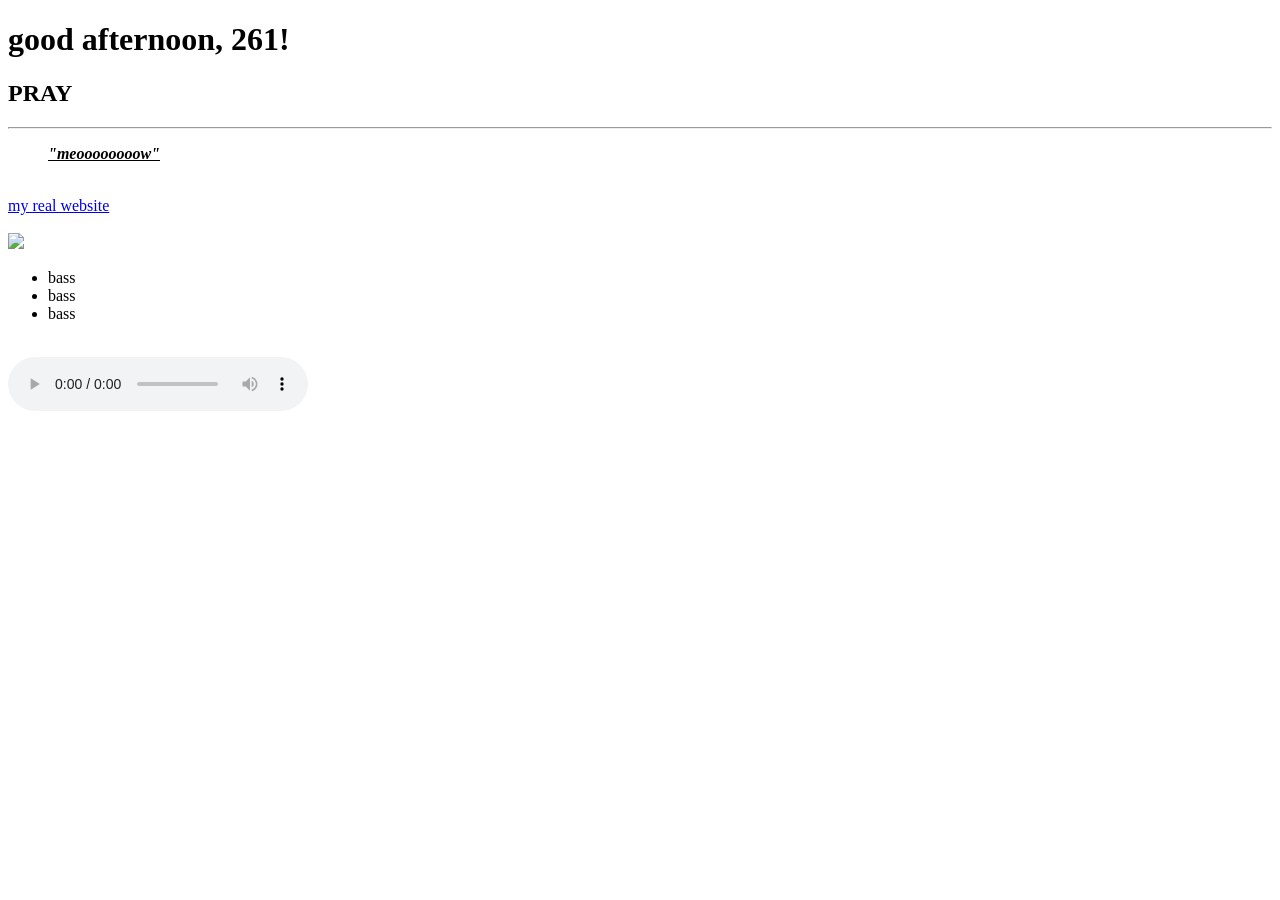
==== index.html @ b10611f1 "Add Rachel's Template" ====
<!doctype html>
<html lang="en">
<header>
<meta charset="UTF-8">
<title>lego long story</title>
<link href="styles.css" rel="stylesheet">
<script src="https://cdnjs.cloudflare.com/ajax/libs/p5.js/1.11.1/p5.js"></script>
<script src="https://cdnjs.cloudflare.com/ajax/libs/p5.js/1.11.1/addons/p5.sound.min.js"></script>
</header>
<body>
<h1>
good afternoon, 261!
</h1>
<p>
  <h2>PRAY</h2>
  <hr />
  <div>
  <blockquote> <b><i><u> "meoooooooow" </u></i></b></blockquote>
</div>
  <br>
  <div>
  <a href="http://racheldevorah.studio"> my real website </a>
  </div>
   <br>
  <div>
  <img src="oprah.gif">
</div>
    <div>
    <ul>
		<li>bass</li>
		<li>bass</li>
		<li>bass</li>
</ul>
</div>
<br>
<div>
  <audio controls> <source src="mtec343.mp3" type="audio/mpeg"></audio> <br>
</div>
<div>
	    <script src="orbits.js"></script>
	</div>
</p>
</body>
</html>
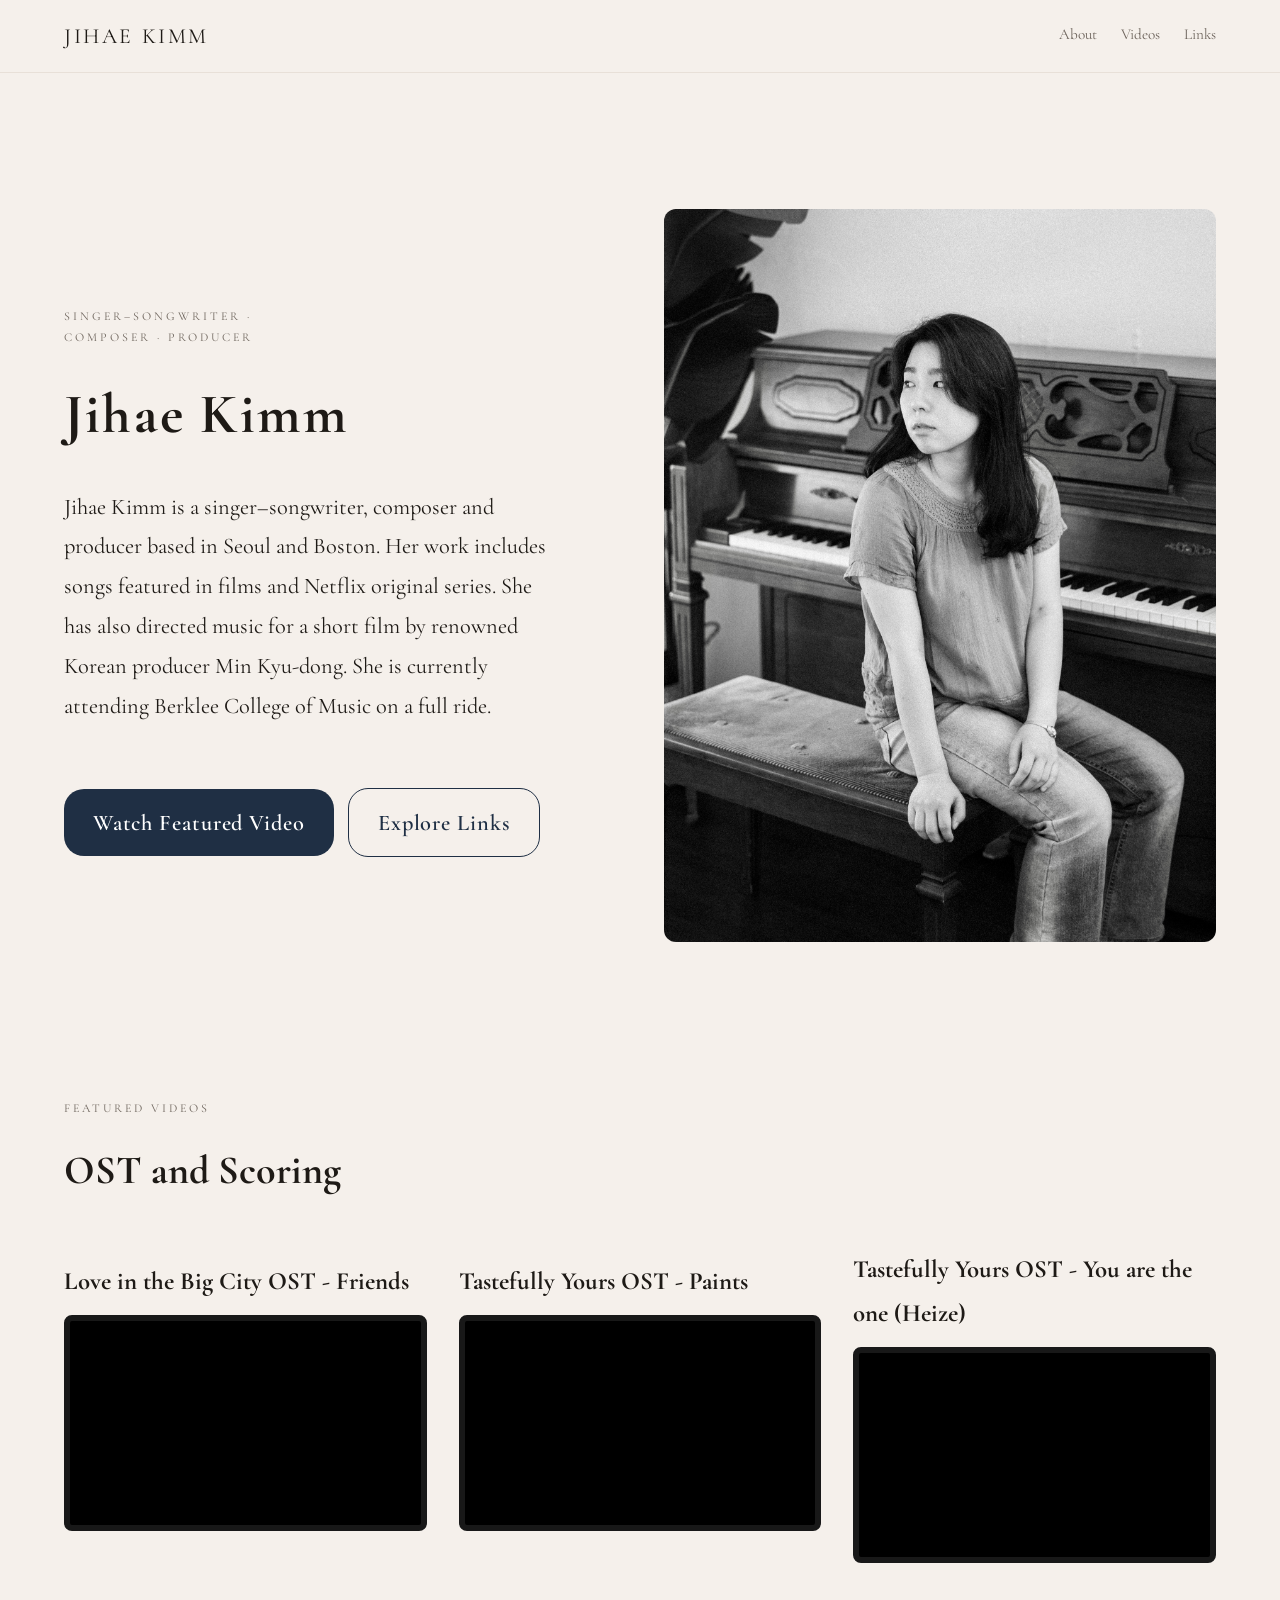
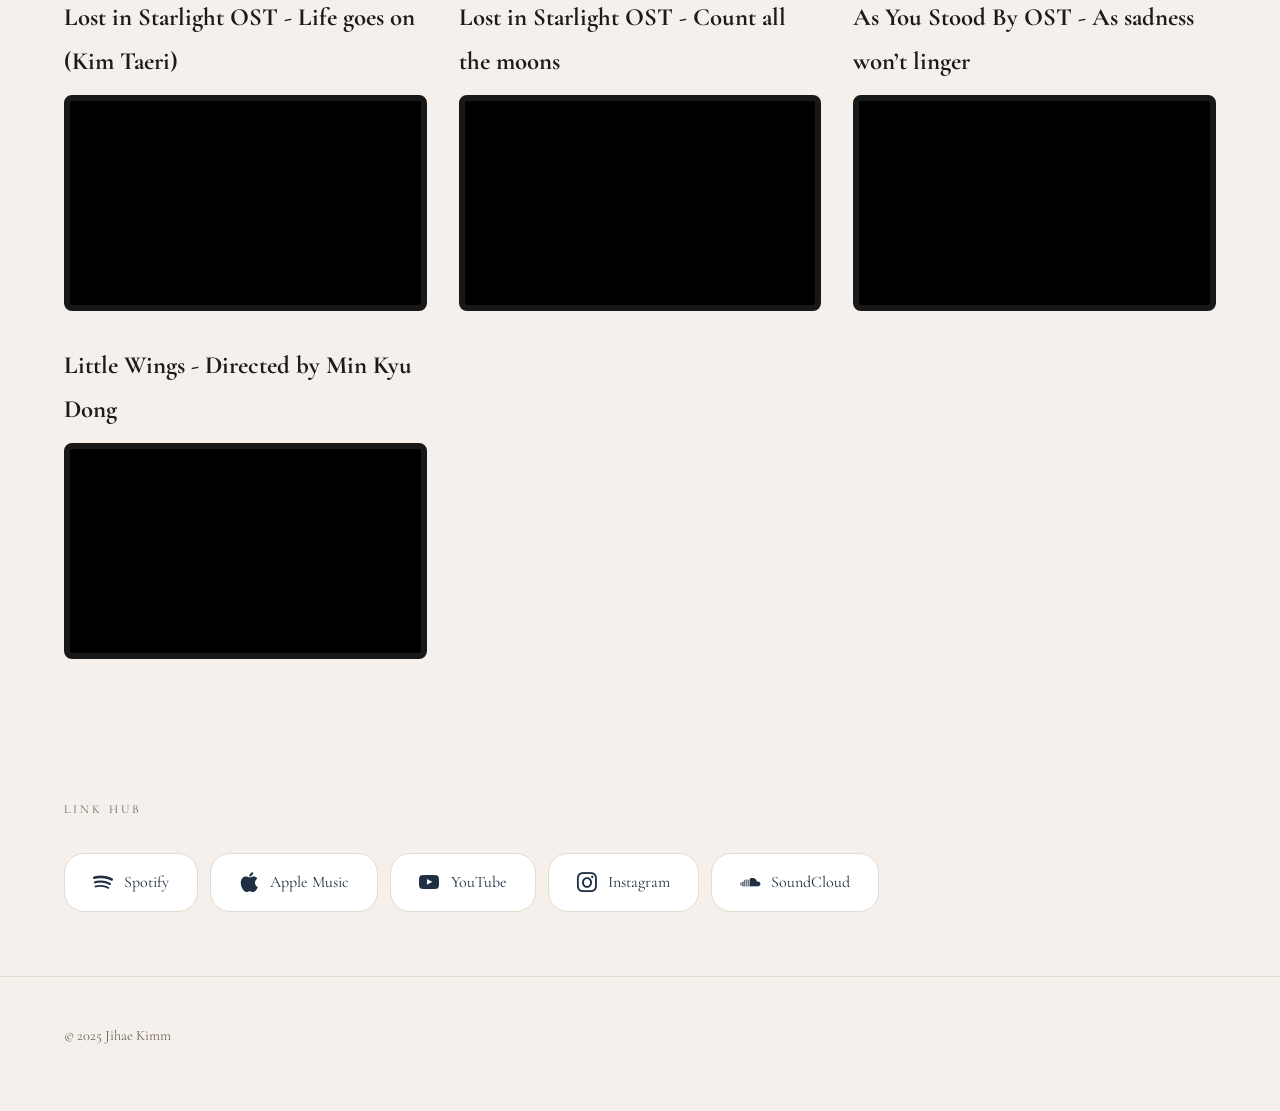
==== commit 61c3bd17: "final" ====
--- a/index.html
+++ b/index.html
@@ -1,45 +1,170 @@
+<!DOCTYPE html>
+<html lang="en">
+  <head>
+    <meta charset="UTF-8" />
+    <meta name="viewport" content="width=device-width, initial-scale=1.0" />
+    <title>Jihae Kimm | Composer &amp; Artist</title>
+    <link
+      href="https://fonts.googleapis.com/css2?family=Cormorant+Garamond:wght@400;500;600&display=swap"
+      rel="stylesheet"
+    />
+    <link rel="stylesheet" href="./styles.css" />
+  </head>
+  <body>
+    <header class="site-header" id="top">
+      <div class="logo">
+        <a href="#top">Jihae Kimm</a>
+      </div>
+      <nav class="site-nav">
+        <a href="#hero">About</a>
+        <a href="#videos">Videos</a>
+        <a href="#links">Links</a>
+      </nav>
+    </header>
 
-<!doctype html>
-<html lang="en">
-<header>
-<meta charset="UTF-8">
-<title>lego long story</title>
-<link href="styles.css" rel="stylesheet">
-<script src="https://cdnjs.cloudflare.com/ajax/libs/p5.js/1.11.1/p5.js"></script>
-<script src="https://cdnjs.cloudflare.com/ajax/libs/p5.js/1.11.1/addons/p5.sound.min.js"></script>
-</header>
-<body>
-<h1>
-good afternoon, 261!
-</h1>
-<p>
-  <h2>PRAY</h2>
-  <hr />
-  <div>
-  <blockquote> <b><i><u> "meoooooooow" </u></i></b></blockquote>
-</div>
-  <br>
-  <div>
-  <a href="http://racheldevorah.studio"> my real website </a>
-  </div>
-   <br>
-  <div>
-  <img src="oprah.gif">
-</div>
-    <div>
-    <ul>
-		<li>bass</li>
-		<li>bass</li>
-		<li>bass</li>
-</ul>
-</div>
-<br>
-<div>
-  <audio controls> <source src="mtec343.mp3" type="audio/mpeg"></audio> <br>
-</div>
-<div>
-	    <script src="orbits.js"></script>
-	</div>
-</p>
-</body>
+    <main>
+      <section class="hero" id="hero">
+        <div class="hero__content">
+          <p class="eyebrow">Singer–Songwriter · Composer · Producer</p>
+          <h1>Jihae Kimm</h1>
+          <p>
+            Jihae Kimm is a singer–songwriter, composer and producer based in Seoul and Boston. 
+            Her work includes songs featured in films and Netflix original 
+            series. She has also directed music for a short film by renowned Korean producer Min Kyu-dong. She is currently attending Berklee College of Music on a full ride. <br><br> 
+          </p>
+          <div>
+            <a class="btn btn-primary" href="#videos">Watch Featured Video</a>
+            <a class="btn btn-secondary" href="#links">Explore Links</a>
+          </div>
+        </div>
+        <div class="hero__visual">
+          <img src="./portrait.jpg" alt="Jihae Kimm portrait" />
+        </div>
+      </section>
+
+      <section class="section" id="videos">
+        <div class="section__header">
+          <p class="eyebrow">Featured Videos</p>
+          <h2>OST and Scoring</h2>
+        </div>
+        <div class="videos__grid">
+          <article class="video-card">
+            <h3>Love in the Big City OST - Friends</h3>
+            <div class="embed-container embed-16x9">
+              <iframe
+                src="https://www.youtube.com/embed/3_KVteYIq-M?rel=0"
+                title="Jihae Kimm - Friends | 영화 LOVE in the BIG CITY 대도시의 사랑법 OST"
+                allow="accelerometer; clipboard-write; encrypted-media; gyroscope; picture-in-picture"
+                allowfullscreen
+              ></iframe>
+            </div>
+          </article>
+          <article class="video-card">
+            <h3>Tastefully Yours OST - Paints</h3>
+            <div class="embed-container embed-16x9">
+              <iframe
+                src="https://www.youtube.com/embed/X5v9EJ95uBg?rel=0"
+                title="Paints"
+                allow="accelerometer; clipboard-write; encrypted-media; gyroscope; picture-in-picture"
+                allowfullscreen
+              ></iframe>
+            </div>
+          </article>
+          <article class="video-card">
+            <h3>Tastefully Yours OST - You are the one (Heize)</h3>
+            <div class="embed-container embed-16x9">
+              <iframe
+                src="https://www.youtube.com/embed/boLbRoX6M3A?rel=0"
+                title="[당신의 맛 (Tastefully Yours) OST Part 2] 헤이즈 (Heize) - You are the one MV"
+                allow="accelerometer; clipboard-write; encrypted-media; gyroscope; picture-in-picture"
+                allowfullscreen
+              ></iframe>
+            </div>
+          </article>
+          <article class="video-card">
+            <h3>Lost in Starlight OST - Life goes on (Kim Taeri)</h3>
+            <div class="embed-container embed-16x9">
+              <iframe
+                src="https://www.youtube.com/embed/g58GwWczWXA?rel=0"
+                title="Life goes on"
+                allow="accelerometer; clipboard-write; encrypted-media; gyroscope; picture-in-picture"
+                allowfullscreen
+              ></iframe>
+            </div>
+          </article>
+          <article class="video-card">
+            <h3>Lost in Starlight OST - Count all the moons</h3>
+            <div class="embed-container embed-16x9">
+              <iframe
+                src="https://www.youtube.com/embed/hGOyjvWb4kU?rel=0"
+                title="Count all the moons"
+                allow="accelerometer; clipboard-write; encrypted-media; gyroscope; picture-in-picture"
+                allowfullscreen
+              ></iframe>
+            </div>
+          </article>
+          <article class="video-card">
+            <h3>As You Stood By OST - As sadness won’t linger</h3>
+            <div class="embed-container embed-16x9">
+              <iframe
+                src="https://www.youtube.com/embed/PK-hSGtbICs?rel=0"
+                title="슬픔에 머무르지 않기에 (As sadness won’t linger) - Jihae Kimm"
+                allow="accelerometer; clipboard-write; encrypted-media; gyroscope; picture-in-picture"
+                allowfullscreen
+              ></iframe>
+            </div>
+          </article>
+          <article class="video-card">
+            <h3>Little Wings - Directed by Min Kyu Dong</h3>
+            <div class="embed-container embed-16x9">
+              <iframe
+                src="https://www.youtube.com/embed/6-EUFtbRNiw?rel=0"
+                title="작은 날개 — LITTLE WINGS ｜ [2025 KT AI P.A.N_Next] 스페셜 숏 필름"
+                allow="accelerometer; clipboard-write; encrypted-media; gyroscope; picture-in-picture"
+                allowfullscreen
+              ></iframe>
+            </div>
+          </article>
+        </div>
+      </section>
+
+
+      <section class="section" id="links">
+        <div class="section__header">
+          <p class="eyebrow">Link Hub</p>
+        </div>
+        <div class="links__actions">
+          <div class="links__buttons">
+            <a href="https://open.spotify.com/artist/1KWyMzq5aZmAVGNzNZru7A" target="_blank" rel="noreferrer">
+              <span class="socicon socicon-spotify"></span>
+              <span>Spotify</span>
+            </a>
+            <a href="https://music.apple.com/kr/artist/jihae-kimm/1770937091?l=en-GB" target="_blank" rel="noreferrer">
+              <span class="socicon socicon-apple"></span>
+              <span>Apple Music</span>
+            </a>
+            <a href="https://www.youtube.com/@jihae724" target="_blank" rel="noreferrer">
+              <span class="socicon socicon-youtube"></span>
+              <span>YouTube</span>
+            </a>
+            <a href="https://instagram.com/jihae.kimm" target="_blank" rel="noreferrer">
+              <span class="socicon socicon-instagram"></span>
+              <span>Instagram</span>
+            </a>
+            <a href="https://www.soundcloud.com/user-358391477" target="_blank" rel="noreferrer">
+              <span class="socicon socicon-soundcloud"></span>
+              <span>SoundCloud</span>
+            </a>
+          </div>
+        </div>
+      </section>
+
+    </main>
+
+    <footer class="site-footer">
+      <p>© 2025 Jihae Kimm</p>
+    </footer>
+
+  
+  </body>
 </html>
--- a/styles.css
+++ b/styles.css
@@ -0,0 +1,332 @@
+@font-face {
+  font-family: "Socicon";
+  src: url("./socicon.woff") format("woff");
+  font-weight: normal;
+  font-style: normal;
+  font-display: swap;
+}
+
+* {
+  box-sizing: border-box;
+}
+
+body {
+  margin: 0;
+  font-family: "Cormorant Garamond", Georgia, "Times New Roman", serif;
+  color: #1e1a16;
+  background-color: #f5f0eb;
+  line-height: 1.78;
+  font-size: 1.4rem;
+}
+
+img {
+  max-width: 100%;
+  display: block;
+}
+
+a {
+  color: inherit;
+  text-decoration: none;
+}
+
+main {
+  padding-top: 4.5rem;
+}
+
+.site-header {
+  display: flex;
+  align-items: center;
+  justify-content: space-between;
+  padding: 1rem 5vw;
+  background: #f5f0eb;
+  border-bottom: 1px solid rgba(227, 219, 209, 0.7);
+  z-index: 900;
+}
+
+.logo a {
+  font-family: "Cormorant Garamond", "Times New Roman", serif;
+  font-size: 1.35rem;
+  letter-spacing: 0.12em;
+  text-transform: uppercase;
+}
+
+.site-nav {
+  display: flex;
+  gap: 1.5rem;
+  font-size: 0.95rem;
+}
+
+.site-nav a {
+  color: #6d645c;
+  padding-bottom: 0.2rem;
+}
+
+.site-nav a:hover,
+.site-nav a:focus {
+  text-decoration: underline;
+}
+
+.hero {
+  display: grid;
+  grid-template-columns: repeat(auto-fit, minmax(280px, 1fr));
+  gap: 3rem;
+  align-items: center;
+  padding: 4rem 5vw 5rem;
+}
+
+.hero__content h1 {
+  font-family: "Cormorant Garamond", "Times New Roman", serif;
+  font-size: 3.5rem;
+  margin: 0.35rem 0 0.5rem;
+  letter-spacing: 0.04em;
+}
+
+
+
+.hero__content p {
+  max-width: 45ch;
+}
+
+.hero__visual {
+  position: relative;
+  overflow: hidden;
+}
+
+.hero__visual img {
+  width: 100%;
+  border-radius: 12px;
+  object-fit: cover;
+  position: relative;
+  z-index: 1;
+}
+
+.eyebrow {
+  text-transform: uppercase;
+  letter-spacing: 0.25em;
+  font-size: 0.75rem;
+  color: #6d645c;
+  margin-bottom: 1rem;
+}
+
+.btn {
+  display: inline-flex;
+  align-items: center;
+  justify-content: center;
+  padding: 0.85rem 1.8rem;
+  border-radius: 20px;
+  border: none;
+  font-weight: 600;
+  letter-spacing: 0.04em;
+  transition: background 180ms ease, color 180ms ease, border 180ms ease, transform 180ms ease;
+}
+
+.btn + .btn {
+  margin-left: 0.6rem;
+}
+
+.btn-primary {
+  background: #1f2f44;
+  color: #fff;
+}
+
+.btn-primary:hover,
+.btn-primary:focus {
+  background: #162235;
+  transform: translateY(-1px);
+}
+
+.btn-secondary {
+  color: #1f2f44;
+  border: 1px solid #1f2f44;
+}
+
+.btn-secondary:hover,
+.btn-secondary:focus {
+  background: #1f2f44;
+  color: #fff;
+}
+
+.section {
+  padding: 4rem 5vw;
+}
+
+.section__header h2 {
+  font-family: "Cormorant Garamond", "Times New Roman", serif;
+  font-size: 2.5rem;
+  margin: 0 0 1rem;
+}
+
+.section__header p {
+  max-width: 60ch;
+}
+
+.videos__grid {
+  display: grid;
+  grid-template-columns: repeat(3, minmax(0, 1fr));
+  gap: 2rem;
+  margin-top: 2.5rem;
+}
+
+.video-card {
+  background: transparent;
+  padding: 0;
+  border-radius: 16px;
+  border: none;
+  box-shadow: none;
+}
+
+.video-card h3 {
+  margin: 0 0 0.75rem;
+  font-size: 1.55rem;
+  min-height: 3.5rem;
+  display: flex;
+  align-items: flex-end;
+}
+
+.embed-container {
+  position: relative;
+  width: 100%;
+  overflow: hidden;
+  border-radius: 8px;
+  min-height: 200px;
+  border: 6px solid #181818;
+  background: #000;
+}
+
+.embed-container::before,
+.embed-container::after {
+  content: initial;
+}
+
+.embed-16x9 {
+  padding-bottom: 56.25%;
+  min-height: auto;
+}
+
+.embed-container iframe {
+  position: absolute;
+  top: 0;
+  left: 0;
+  width: 100%;
+  height: 100%;
+  border: 0;
+}
+
+.links__actions {
+  margin-top: 2rem;
+  display: flex;
+  flex-direction: column;
+  gap: 1.5rem;
+}
+
+.links__buttons {
+  display: flex;
+  flex-wrap: wrap;
+  gap: 0.75rem;
+}
+
+.links__buttons a {
+  padding: 0.9rem 1.75rem;
+  border-radius: 20px;
+  border: 1px solid #e3dbd1;
+  background: #fff;
+  font-size: 1rem;
+  color: #1f2f44;
+  .btn {
+  transition: background 0.2s ease;
+}
+  display: inline-flex;
+  align-items: center;
+  gap: 0.7rem;
+}
+
+.links__buttons a:hover,
+.links__buttons a:focus {
+  background: #1f2f44;
+  color: #fff;
+  border-color: #1f2f44;
+}
+
+.links__buttons .socicon {
+  font-family: "Socicon", sans-serif;
+  font-style: normal;
+  font-weight: normal;
+  font-variant: normal;
+  text-transform: none;
+  display: inline-flex;
+  font-size: 1.25rem;
+  line-height: 1;
+  -webkit-font-smoothing: antialiased;
+  -moz-osx-font-smoothing: grayscale;
+}
+
+.socicon::before {
+  content: "";
+}
+
+.socicon-spotify::before {
+  content: "\e079";
+}
+
+.socicon-apple::before {
+  content: "\e008";
+}
+
+.socicon-youtube::before {
+  content: "\e0a5";
+}
+
+.socicon-instagram::before {
+  content: "\e044";
+}
+
+.socicon-soundcloud::before {
+  content: "\e078";
+}
+
+
+.site-footer {
+  padding: 2rem 5vw 3rem;
+  border-top: 1px solid #e3dbd1;
+  display: flex;
+  flex-wrap: wrap;
+  gap: 1rem;
+  justify-content: space-between;
+  font-size: 0.9rem;
+  color: #6d645c;
+}
+
+@media (max-width: 1024px) {
+  .videos__grid {
+    grid-template-columns: repeat(2, minmax(0, 1fr));
+  }
+}
+
+@media (max-width: 768px) {
+  .site-header {
+    padding: 1rem 1.5rem;
+  }
+
+  .btn + .btn {
+    margin-left: 0;
+    margin-top: 0.6rem;
+  }
+
+  .hero,
+  .section {
+    padding: 3rem 1.5rem;
+  }
+
+  .links__buttons {
+    flex-direction: column;
+  }
+
+  .videos__grid {
+    grid-template-columns: 1fr;
+  }
+
+  .site-footer {
+    flex-direction: column;
+    align-items: flex-start;
+  }
+}
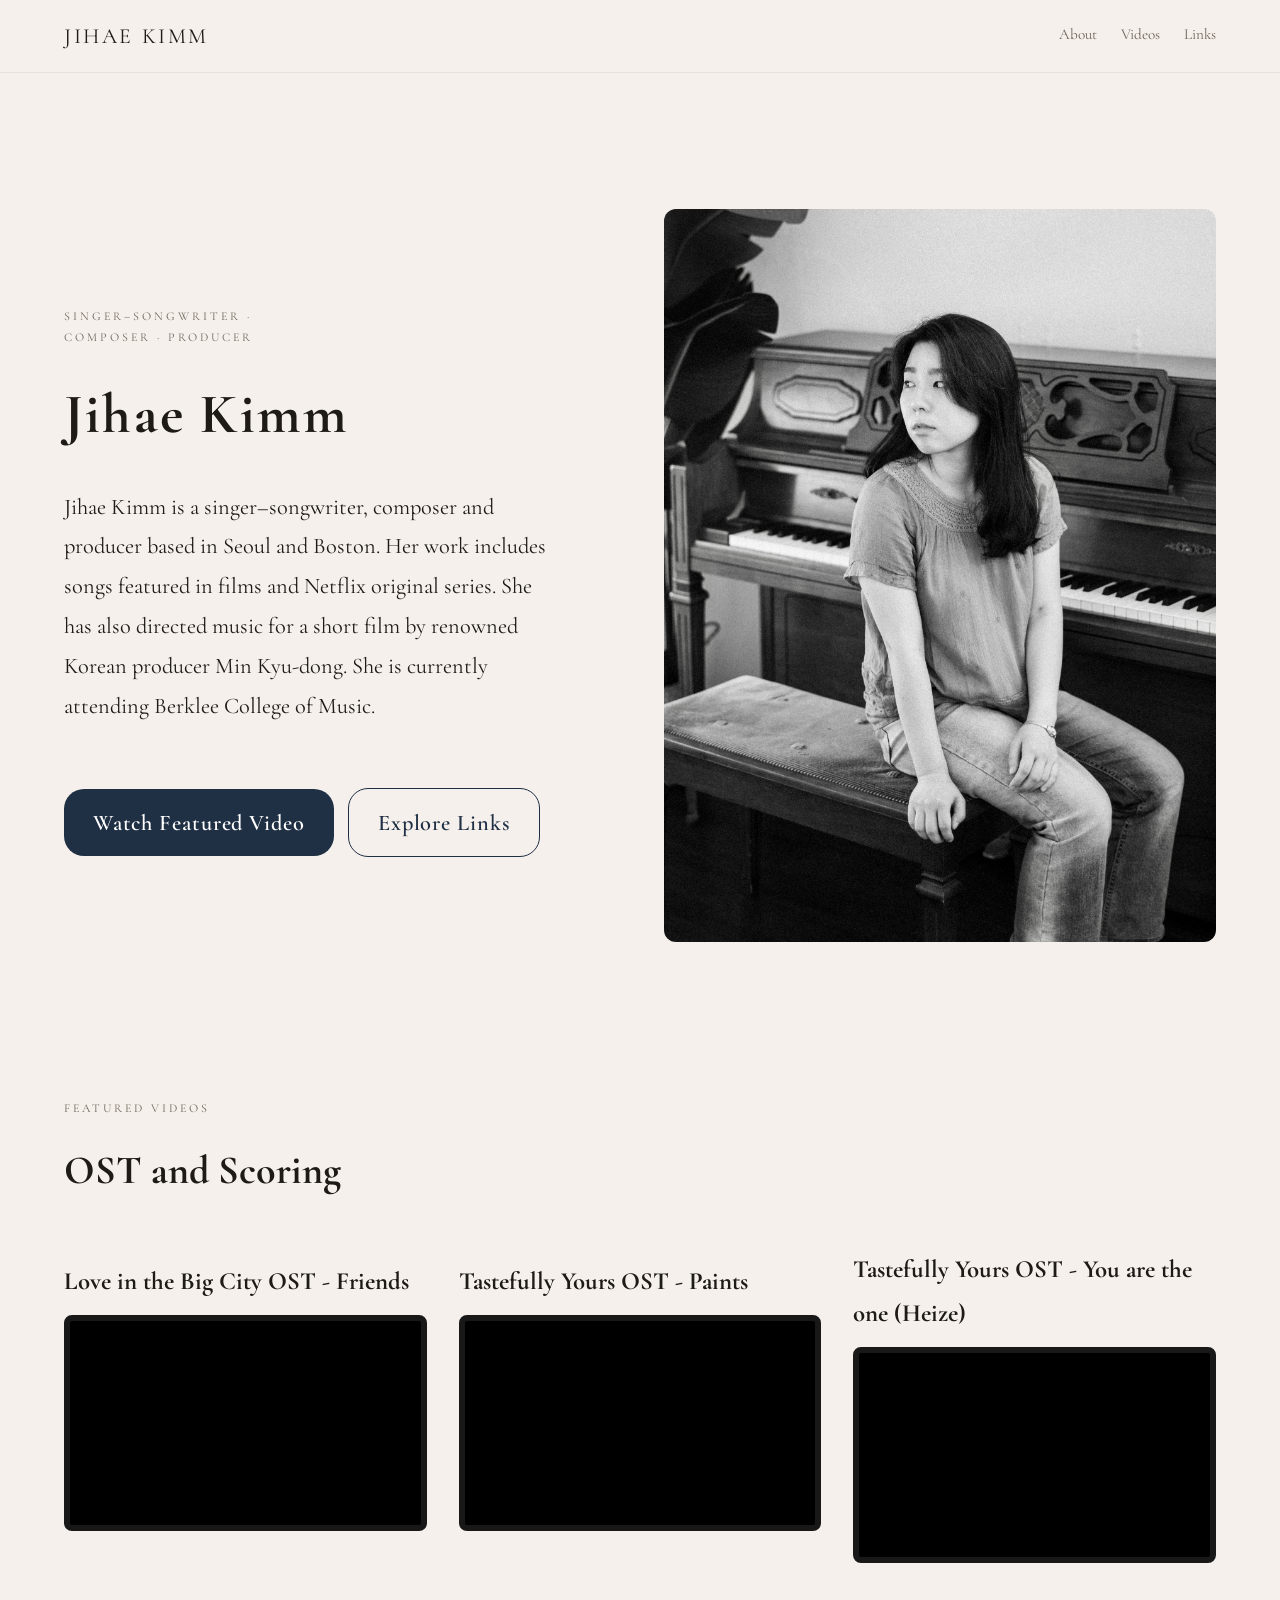
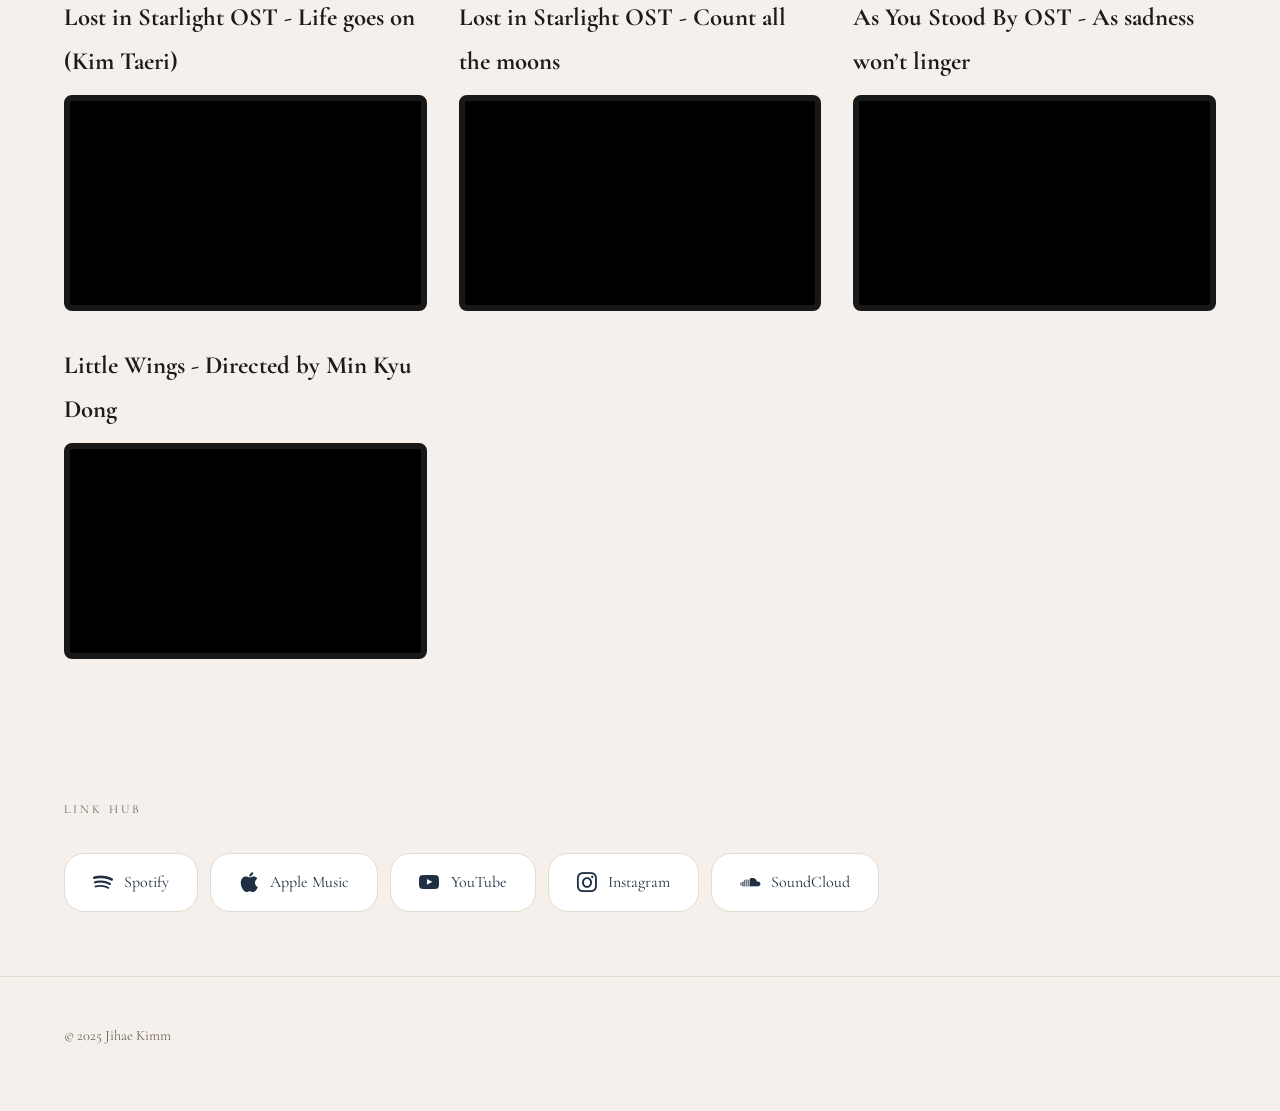
==== commit fb659308: "Update index.html" ====
--- a/index.html
+++ b/index.html
@@ -30,7 +30,7 @@
           <p>
             Jihae Kimm is a singer–songwriter, composer and producer based in Seoul and Boston. 
             Her work includes songs featured in films and Netflix original 
-            series. She has also directed music for a short film by renowned Korean producer Min Kyu-dong. She is currently attending Berklee College of Music on a full ride. <br><br> 
+            series. She has also directed music for a short film by renowned Korean producer Min Kyu-dong. She is currently attending Berklee College of Music. <br><br> 
           </p>
           <div>
             <a class="btn btn-primary" href="#videos">Watch Featured Video</a>
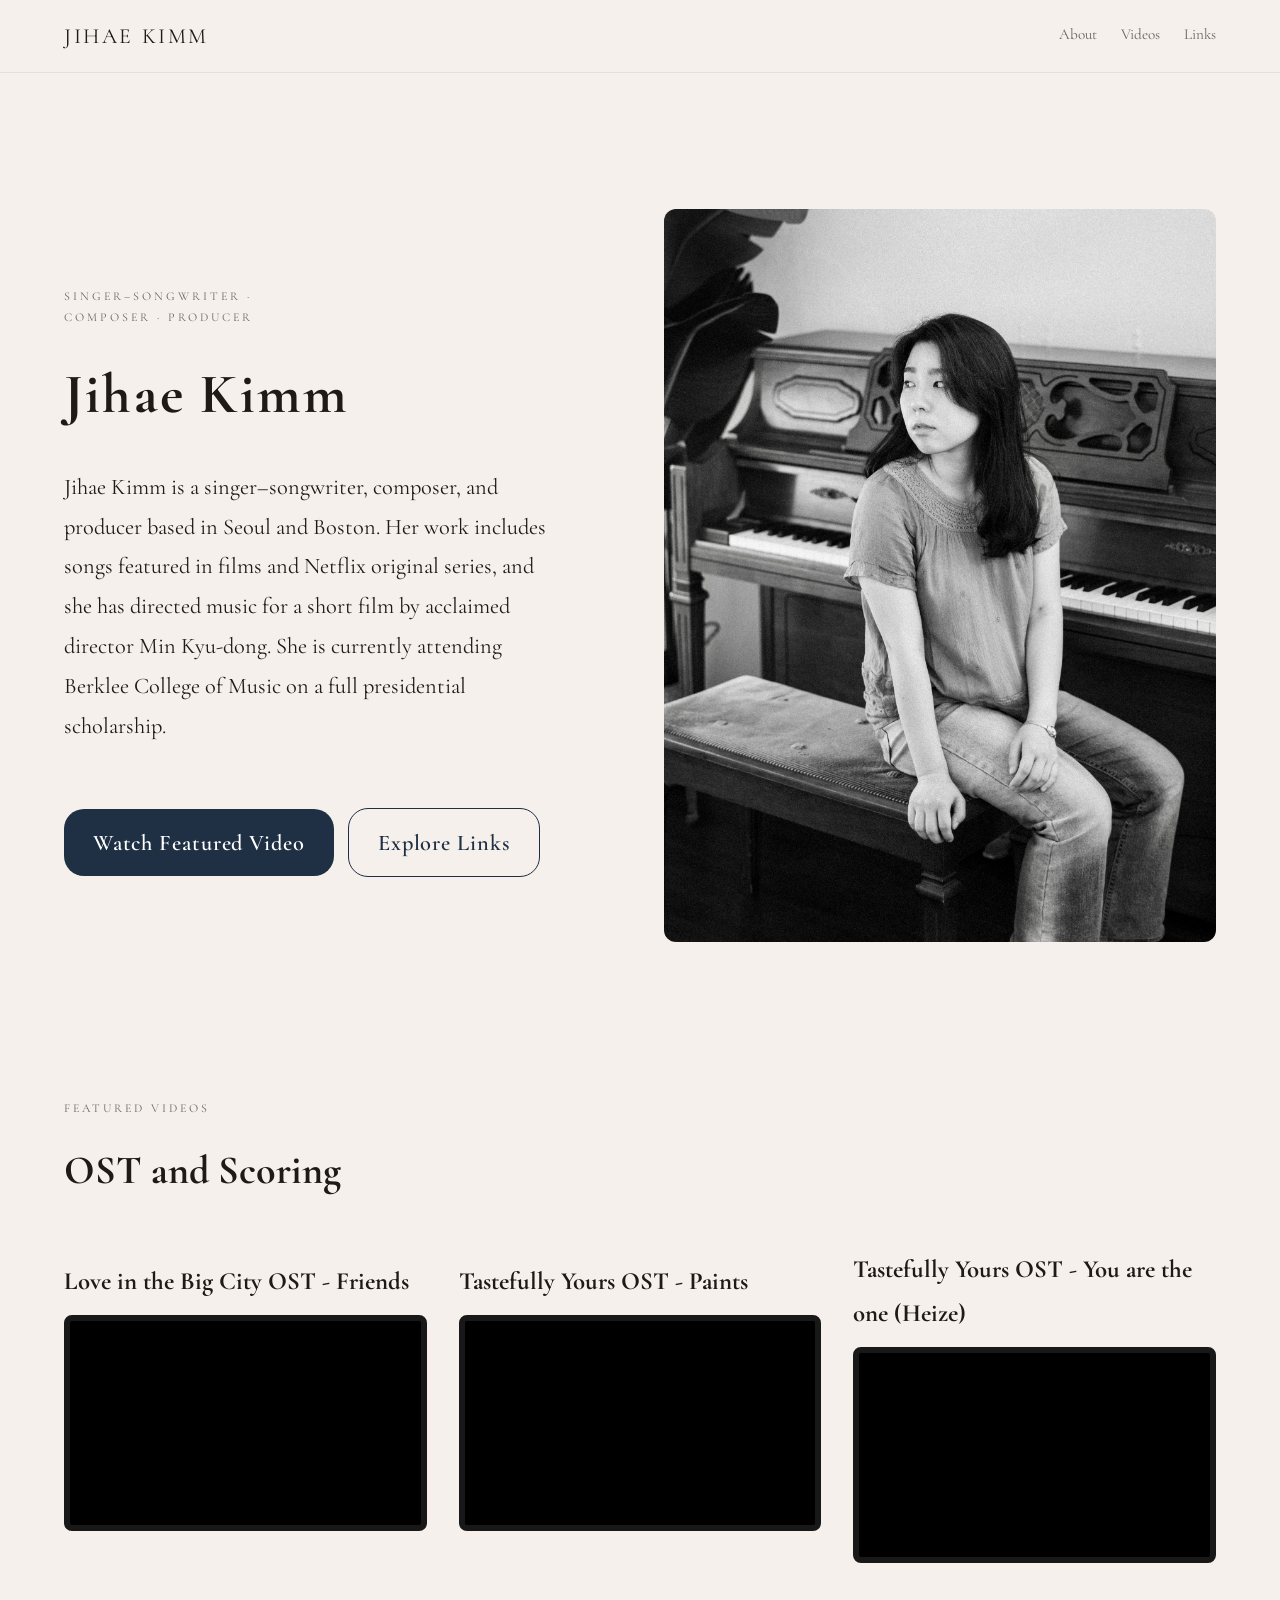
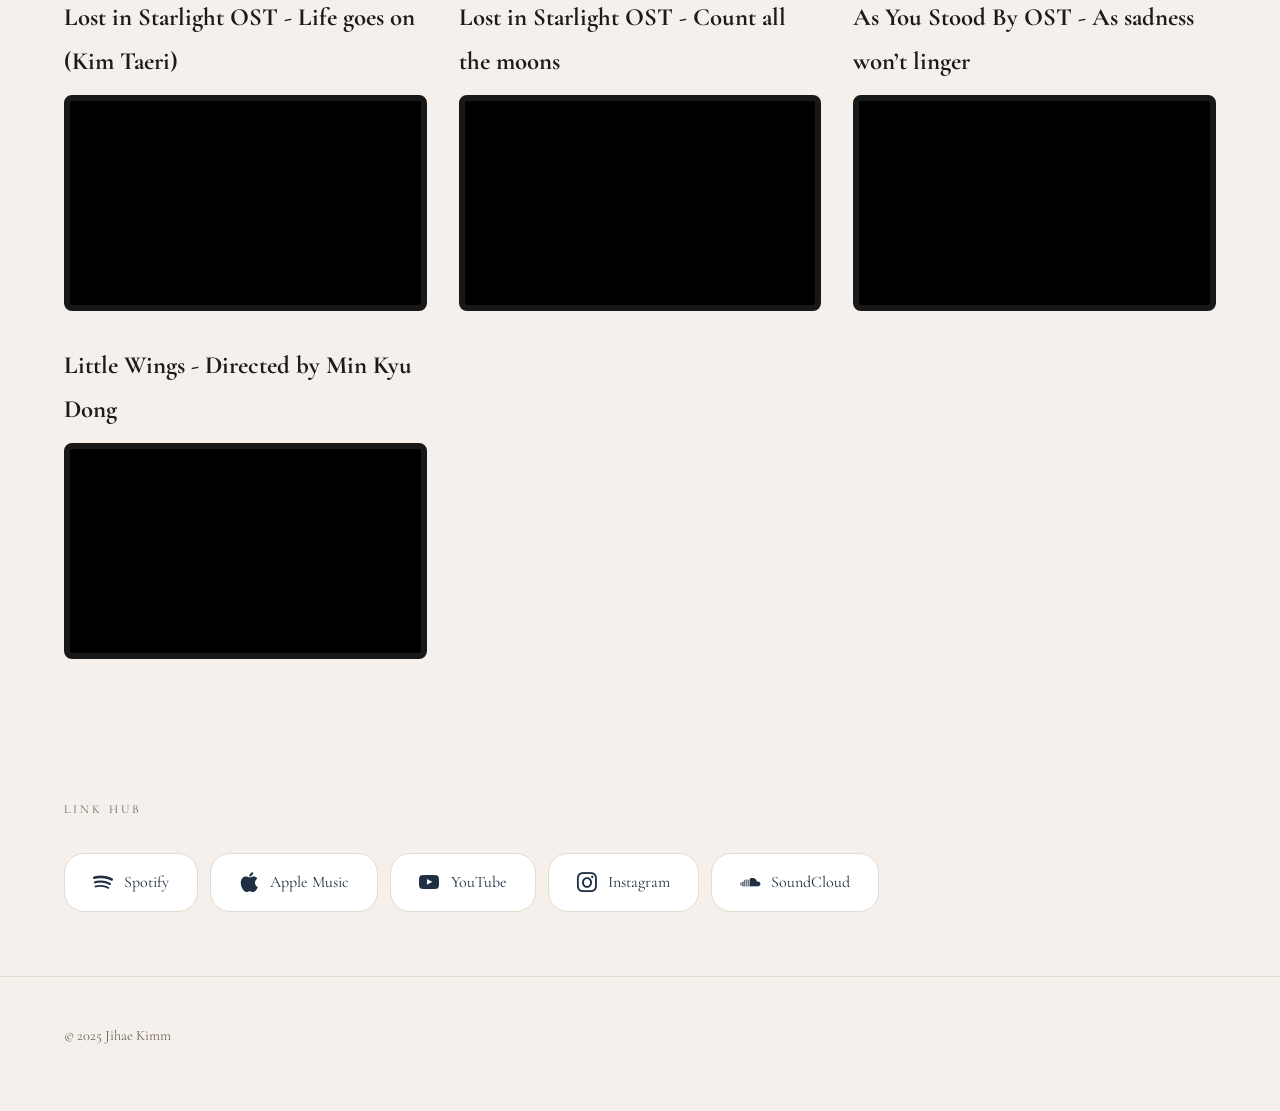
==== commit 14cbfcb0: "Update index.html" ====
--- a/index.html
+++ b/index.html
@@ -28,9 +28,7 @@
           <p class="eyebrow">Singer–Songwriter · Composer · Producer</p>
           <h1>Jihae Kimm</h1>
           <p>
-            Jihae Kimm is a singer–songwriter, composer and producer based in Seoul and Boston. 
-            Her work includes songs featured in films and Netflix original 
-            series. She has also directed music for a short film by renowned Korean producer Min Kyu-dong. She is currently attending Berklee College of Music. <br><br> 
+            Jihae Kimm is a singer–songwriter, composer, and producer based in Seoul and Boston. Her work includes songs featured in films and Netflix original series, and she has directed music for a short film by acclaimed director Min Kyu-dong. She is currently attending Berklee College of Music on a full presidential scholarship. <br><br> 
           </p>
           <div>
             <a class="btn btn-primary" href="#videos">Watch Featured Video</a>
